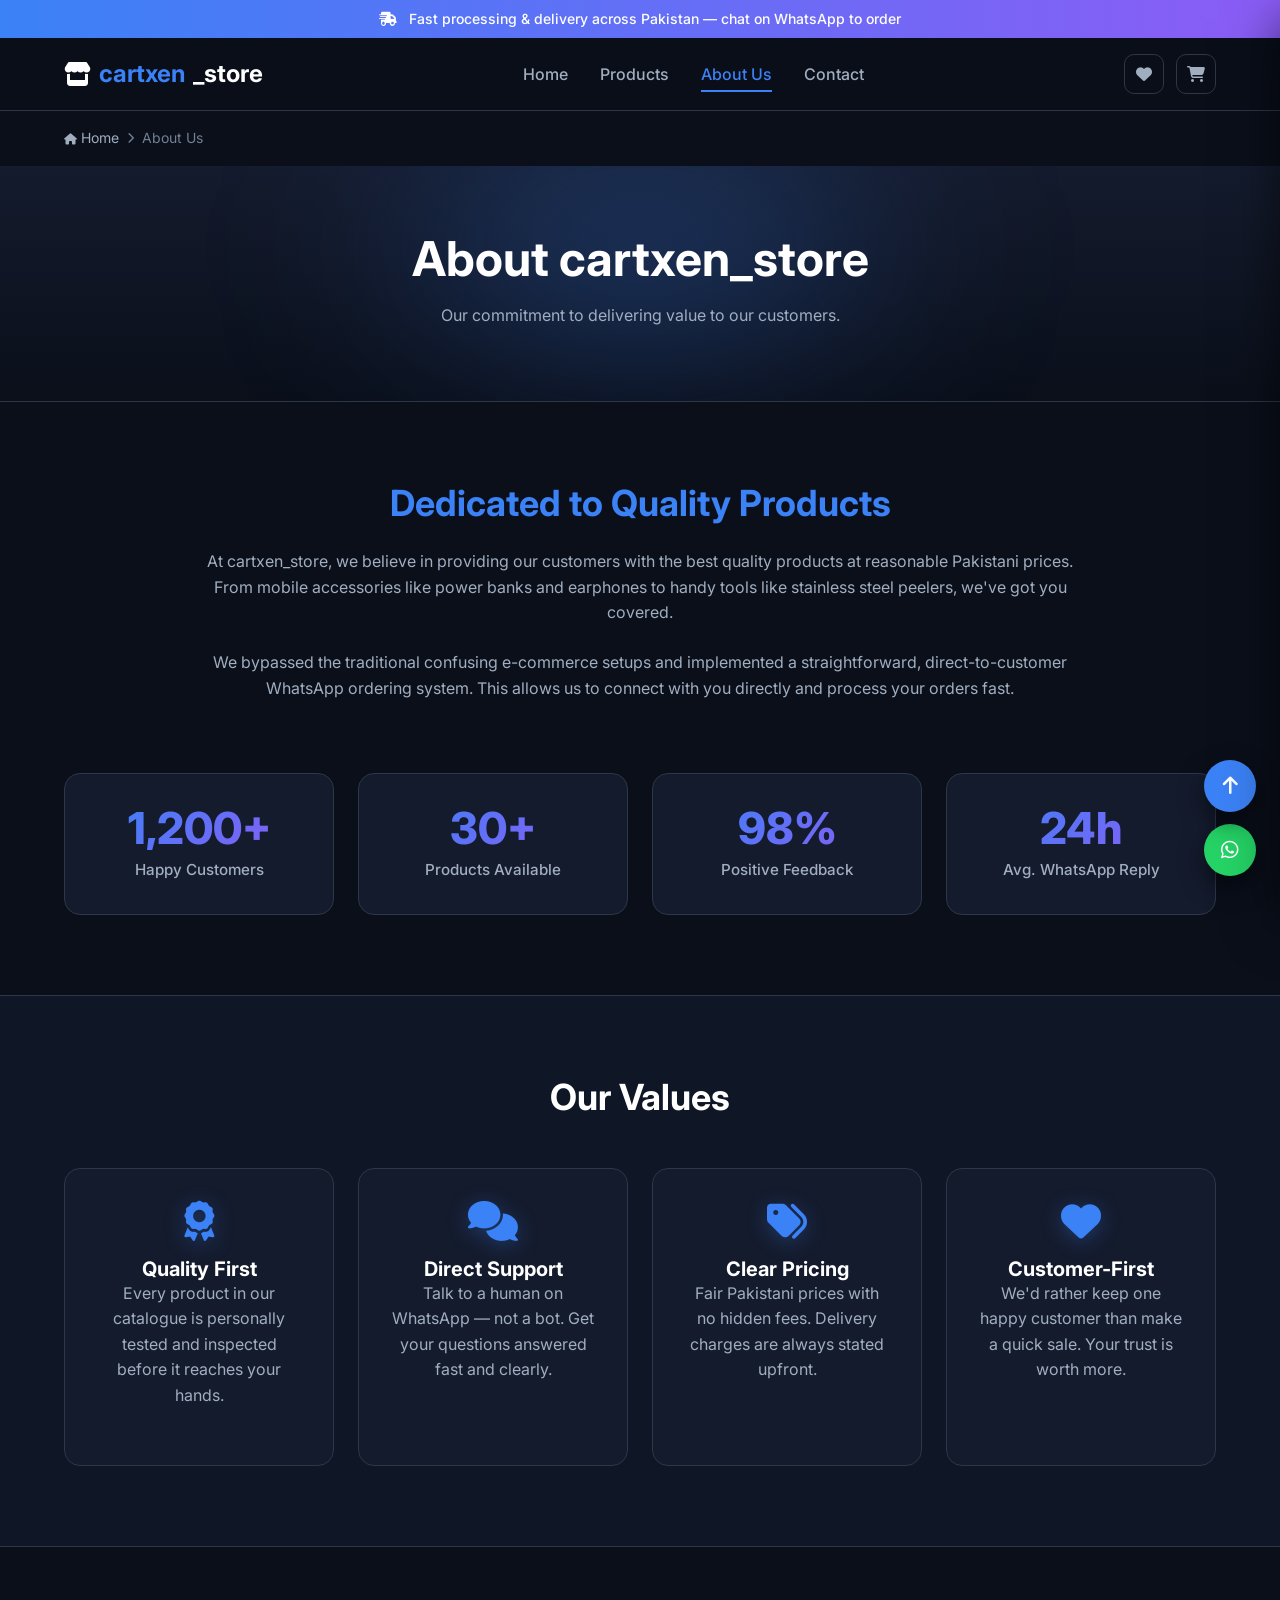
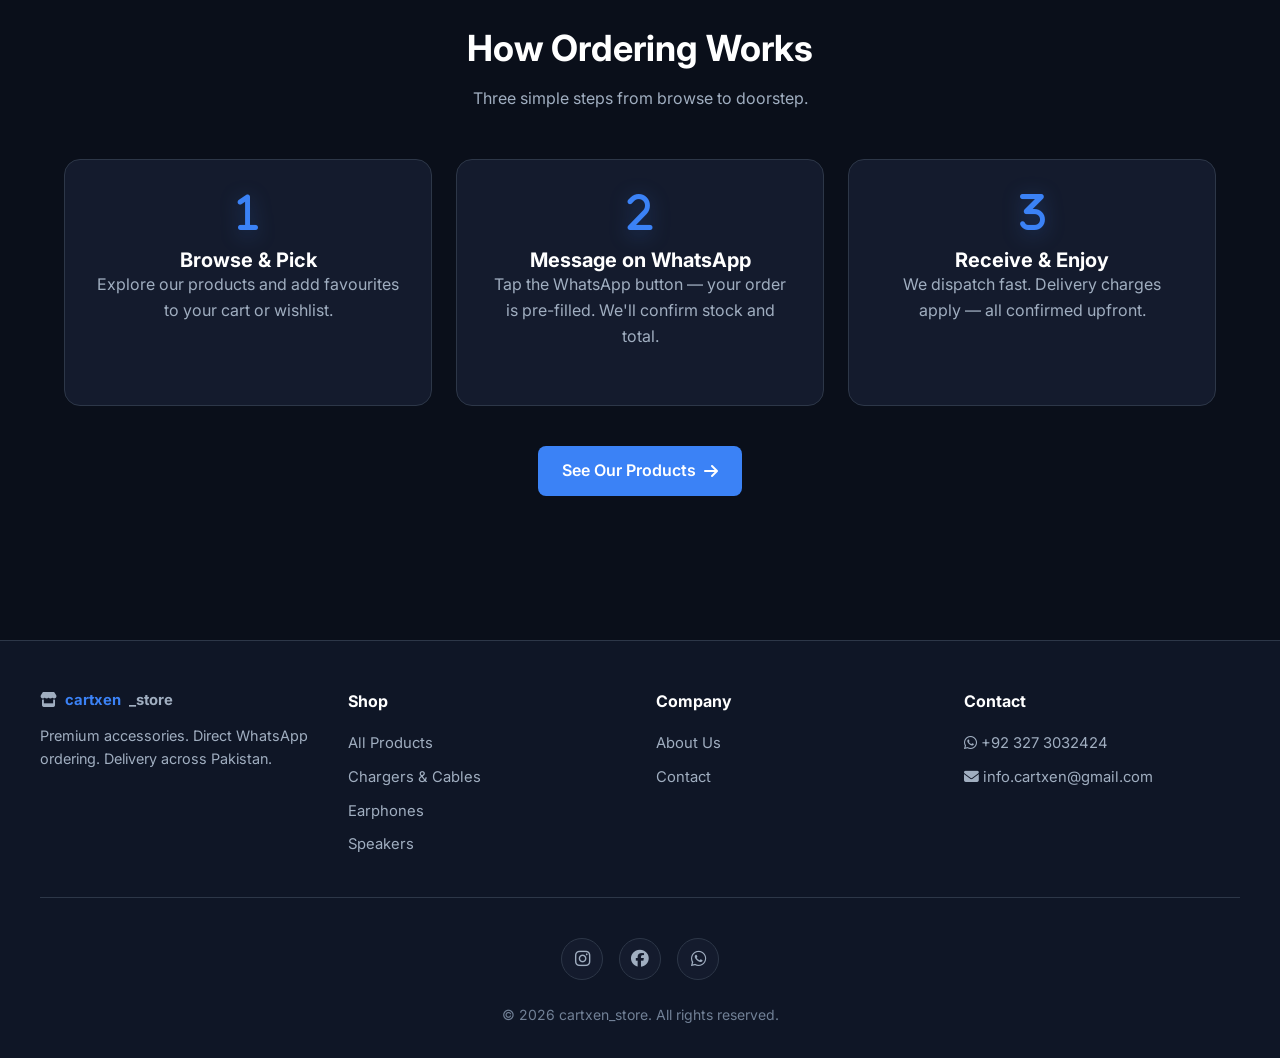
==== about.html @ d985b6d9 "first commit" ====
<!DOCTYPE html>
<html lang="en">
<head>
    <meta charset="UTF-8">
    <meta name="viewport" content="width=device-width, initial-scale=1.0">
    <title>About Us | cartxen_store</title>
    <meta name="description" content="The story behind cartxen_store — our mission, values and commitment to quality products at fair Pakistani prices.">
    <meta name="theme-color" content="#0a0f1a">
    <meta property="og:title" content="About Us | cartxen_store">
    <meta property="og:description" content="Our commitment to delivering value to our customers.">
    <link rel="icon" href="data:image/svg+xml,%3Csvg xmlns='http://www.w3.org/2000/svg' viewBox='0 0 100 100'%3E%3Ctext y='.9em' font-size='90'%3E🛒%3C/text%3E%3C/svg%3E">
    <link href="https://fonts.googleapis.com/css2?family=Inter:wght@400;500;600;700;800&display=swap" rel="stylesheet">
    <link rel="stylesheet" href="https://cdnjs.cloudflare.com/ajax/libs/font-awesome/6.4.0/css/all.min.css">
    <link rel="stylesheet" href="styles.css">
</head>
<body>

    <!-- Announcement -->
    <div class="announcement-bar">
        <i class="fa-solid fa-truck-fast"></i> Fast processing &amp; delivery across Pakistan — chat on WhatsApp to order
    </div>

    <!-- Sticky Navbar -->
    <nav class="navbar">
        <div class="nav-container">
            <a href="index.html" class="logo">
                <i class="fa-solid fa-store"></i> <span>cartxen</span>_store
            </a>
            <ul class="nav-links" id="navLinks">
                <li><a href="index.html">Home</a></li>
                <li><a href="products.html">Products</a></li>
                <li><a href="about.html" class="active">About Us</a></li>
                <li><a href="contact.html">Contact</a></li>
            </ul>
            <div class="nav-actions">
                <button class="icon-btn" id="wishlistToggle" aria-label="Wishlist" title="Wishlist">
                    <i class="fa-solid fa-heart"></i>
                    <span class="badge" id="wishlistCount">0</span>
                </button>
                <button class="icon-btn" id="cartToggle" aria-label="Cart" title="Cart">
                    <i class="fa-solid fa-cart-shopping"></i>
                    <span class="badge" id="cartCount">0</span>
                </button>
                <button class="mobile-menu-btn" id="mobileMenuBtn" aria-label="Menu">
                    <i class="fa-solid fa-bars"></i>
                </button>
            </div>
        </div>
    </nav>

    <!-- Breadcrumbs -->
    <div class="breadcrumbs">
        <a href="index.html"><i class="fa-solid fa-house"></i> Home</a>
        <i class="fa-solid fa-chevron-right"></i>
        <span>About Us</span>
    </div>

    <!-- Page Header -->
    <div class="page-header">
        <h1>About cartxen_store</h1>
        <p>Our commitment to delivering value to our customers.</p>
    </div>

    <!-- About Story -->
    <section class="section">
        <div class="about-content reveal" style="max-width: 900px; margin: 0 auto; grid-template-columns: 1fr; text-align: center;">
            <div>
                <h2 style="color: var(--accent-blue); margin-bottom: 1.5rem;">Dedicated to Quality Products</h2>
                <p>At cartxen_store, we believe in providing our customers with the best quality products at reasonable Pakistani prices. From mobile accessories like power banks and earphones to handy tools like stainless steel peelers, we've got you covered.</p>
                <p>We bypassed the traditional confusing e-commerce setups and implemented a straightforward, direct-to-customer WhatsApp ordering system. This allows us to connect with you directly and process your orders fast.</p>
            </div>
        </div>

        <!-- Stats -->
        <div class="stats-grid">
            <div class="stat-card reveal">
                <div class="stat-value" data-count="1200" data-suffix="+">0</div>
                <div class="stat-label">Happy Customers</div>
            </div>
            <div class="stat-card reveal">
                <div class="stat-value" data-count="30" data-suffix="+">0</div>
                <div class="stat-label">Products Available</div>
            </div>
            <div class="stat-card reveal">
                <div class="stat-value" data-count="98" data-suffix="%">0</div>
                <div class="stat-label">Positive Feedback</div>
            </div>
            <div class="stat-card reveal">
                <div class="stat-value" data-count="24" data-suffix="h">0</div>
                <div class="stat-label">Avg. WhatsApp Reply</div>
            </div>
        </div>
    </section>

    <!-- Values -->
    <section class="section" style="background-color: var(--bg-elevated); max-width: 100%; border-top: 1px solid var(--border-color); border-bottom: 1px solid var(--border-color);">
        <div style="max-width: 1200px; margin: 0 auto; padding: 0 1.5rem;">
            <h2 class="section-title reveal">Our Values</h2>
            <div class="features-grid">
                <div class="feature-card reveal">
                    <i class="fa-solid fa-award feature-icon"></i>
                    <h3>Quality First</h3>
                    <p>Every product in our catalogue is personally tested and inspected before it reaches your hands.</p>
                </div>
                <div class="feature-card reveal">
                    <i class="fa-solid fa-comments feature-icon"></i>
                    <h3>Direct Support</h3>
                    <p>Talk to a human on WhatsApp — not a bot. Get your questions answered fast and clearly.</p>
                </div>
                <div class="feature-card reveal">
                    <i class="fa-solid fa-tags feature-icon"></i>
                    <h3>Clear Pricing</h3>
                    <p>Fair Pakistani prices with no hidden fees. Delivery charges are always stated upfront.</p>
                </div>
                <div class="feature-card reveal">
                    <i class="fa-solid fa-heart feature-icon"></i>
                    <h3>Customer-First</h3>
                    <p>We'd rather keep one happy customer than make a quick sale. Your trust is worth more.</p>
                </div>
            </div>
        </div>
    </section>

    <!-- How it works -->
    <section id="how-it-works" class="section" style="scroll-margin-top: 100px;">
        <h2 class="section-title reveal">How Ordering Works</h2>
        <p class="section-subtitle reveal">Three simple steps from browse to doorstep.</p>
        <div class="features-grid">
            <div class="feature-card reveal">
                <i class="fa-solid fa-1 feature-icon"></i>
                <h3>Browse &amp; Pick</h3>
                <p>Explore our products and add favourites to your cart or wishlist.</p>
            </div>
            <div class="feature-card reveal">
                <i class="fa-solid fa-2 feature-icon"></i>
                <h3>Message on WhatsApp</h3>
                <p>Tap the WhatsApp button — your order is pre-filled. We'll confirm stock and total.</p>
            </div>
            <div class="feature-card reveal">
                <i class="fa-solid fa-3 feature-icon"></i>
                <h3>Receive &amp; Enjoy</h3>
                <p>We dispatch fast. Delivery charges apply — all confirmed upfront.</p>
            </div>
        </div>
        <div style="text-align: center; margin-top: 2.5rem;" class="reveal">
            <a href="products.html" class="btn btn-primary">See Our Products <i class="fa-solid fa-arrow-right"></i></a>
        </div>
    </section>

    <!-- Cart Drawer -->
    <div class="drawer-overlay" id="drawerOverlay"></div>
    <aside class="cart-drawer" id="cartDrawer" aria-label="Cart">
        <div class="cart-header">
            <h3><i class="fa-solid fa-cart-shopping"></i> Your Cart</h3>
            <button class="cart-close" id="cartClose" aria-label="Close cart"><i class="fa-solid fa-xmark"></i></button>
        </div>
        <div class="cart-body" id="cartBody"></div>
        <div class="cart-footer" id="cartFooter">
            <div class="cart-total">
                <span class="cart-total-label">Subtotal</span>
                <span class="cart-total-value" id="cartTotal">Rs 0</span>
            </div>
            <button class="btn btn-primary" id="cartCheckout" style="margin-bottom: 0.5rem; width: 100%;">
                <i class="fa-solid fa-credit-card"></i> Pay with Card
            </button>
            <button class="btn btn-outline" id="cartClear" style="width: 100%;">Clear Cart</button>
            <p class="cart-note">Delivery charges are calculated separately at checkout.</p>
        </div>
    </aside>

    <!-- Floating Action Buttons -->
    <div class="fab-container">
        <button class="fab fab-top" id="fabTop" aria-label="Back to top" title="Back to top">
            <i class="fa-solid fa-arrow-up"></i>
        </button>
        <button class="fab fab-whatsapp" id="fabWhatsapp" aria-label="Chat on WhatsApp" title="Chat on WhatsApp">
            <i class="fa-brands fa-whatsapp"></i>
        </button>
    </div>

    <!-- Footer -->
    <footer>
        <div class="footer-content">
            <div class="footer-grid">
                <div class="footer-col">
                    <a href="index.html" class="logo" style="margin-bottom: 0.75rem;">
                        <i class="fa-solid fa-store"></i> <span>cartxen</span>_store
                    </a>
                    <p>Premium accessories. Direct WhatsApp ordering. Delivery across Pakistan.</p>
                </div>
                <div class="footer-col">
                    <h4>Shop</h4>
                    <ul>
                        <li><a href="products.html">All Products</a></li>
                        <li><a href="products.html#chargers">Chargers &amp; Cables</a></li>
                        <li><a href="products.html#earphones">Earphones</a></li>
                        <li><a href="products.html#speakers">Speakers</a></li>
                    </ul>
                </div>
                <div class="footer-col">
                    <h4>Company</h4>
                    <ul>
                        <li><a href="about.html">About Us</a></li>
                        <li><a href="contact.html">Contact</a></li>
                    </ul>
                </div>
                <div class="footer-col">
                    <h4>Contact</h4>
                    <ul>
                        <li><a href="https://wa.me/923273032424" target="_blank"><i class="fa-brands fa-whatsapp"></i> +92 327 3032424</a></li>
                        <li><a href="mailto:info.cartxen@gmail.com"><i class="fa-solid fa-envelope"></i> info.cartxen@gmail.com</a></li>
                    </ul>
                </div>
            </div>
            <div class="footer-socials">
                <a href="https://www.instagram.com/cartxen_store" target="_blank" aria-label="Instagram"><i class="fa-brands fa-instagram"></i></a>
                <a href="https://www.facebook.com/cartxen" target="_blank" aria-label="Facebook"><i class="fa-brands fa-facebook"></i></a>
                <a href="https://wa.me/923273032424" target="_blank" aria-label="WhatsApp"><i class="fa-brands fa-whatsapp"></i></a>
            </div>
            <p class="footer-copy">&copy; 2026 cartxen_store. All rights reserved.</p>
        </div>
    </footer>

    <script src="script.js"></script>
</body>
</html>
---- styles.css ----
:root {
  --bg-color: #0a0f1a;
  --bg-elevated: #0f1626;
  --card-bg: #141b2d;
  --card-bg-hover: #1a2340;
  --text-primary: #ffffff;
  --text-secondary: #a0aec0;
  --text-muted: #718096;
  --accent-blue: #3b82f6;
  --accent-blue-hover: #2563eb;
  --accent-glow: rgba(59, 130, 246, 0.35);
  --whatsapp-green: #25D366;
  --whatsapp-green-hover: #128C7E;
  --danger: #ef4444;
  --warning: #f59e0b;
  --success: #10b981;
  --border-color: #2d3748;
  --border-strong: #3a4a63;
  --shadow-sm: 0 2px 8px rgba(0, 0, 0, 0.3);
  --shadow-md: 0 10px 25px rgba(0, 0, 0, 0.5);
  --shadow-lg: 0 20px 50px rgba(0, 0, 0, 0.6);
  --radius-sm: 0.5rem;
  --radius-md: 1rem;
  --radius-lg: 1.5rem;
  --transition: all 0.3s cubic-bezier(0.4, 0, 0.2, 1);
}

* {
  margin: 0;
  padding: 0;
  box-sizing: border-box;
  font-family: 'Inter', -apple-system, BlinkMacSystemFont, 'Segoe UI', Roboto, Helvetica, Arial, sans-serif;
}

html { scroll-behavior: smooth; }

body {
  background-color: var(--bg-color);
  color: var(--text-primary);
  line-height: 1.6;
  min-height: 100vh;
  overflow-x: hidden;
}

a { text-decoration: none; color: inherit; }
img { display: block; max-width: 100%; }

/* Typography */
h1, h2, h3 { font-weight: 700; line-height: 1.2; }
h1 { font-size: 3rem; margin-bottom: 1rem; }
h2 { font-size: 2.25rem; margin-bottom: 1rem; }
h3 { font-size: 1.25rem; }
p { color: var(--text-secondary); margin-bottom: 1.5rem; }

::selection { background: var(--accent-blue); color: white; }

/* Scrollbar */
::-webkit-scrollbar { width: 10px; height: 10px; }
::-webkit-scrollbar-track { background: var(--bg-color); }
::-webkit-scrollbar-thumb { background: var(--border-color); border-radius: 5px; }
::-webkit-scrollbar-thumb:hover { background: var(--accent-blue); }

/* Buttons */
.btn {
  display: inline-flex;
  align-items: center;
  justify-content: center;
  gap: 0.5rem;
  padding: 0.75rem 1.5rem;
  border-radius: var(--radius-sm);
  font-weight: 600;
  cursor: pointer;
  transition: var(--transition);
  border: none;
  text-align: center;
  font-size: 1rem;
  position: relative;
  overflow: hidden;
}

.btn::after {
  content: '';
  position: absolute;
  inset: 0;
  background: linear-gradient(120deg, transparent, rgba(255, 255, 255, 0.15), transparent);
  transform: translateX(-100%);
  transition: transform 0.5s;
}

.btn:hover::after { transform: translateX(100%); }

.btn-primary {
  background-color: var(--accent-blue);
  color: white;
}

.btn-primary:hover {
  background-color: var(--accent-blue-hover);
  transform: translateY(-2px);
  box-shadow: 0 8px 20px var(--accent-glow);
}

.btn-whatsapp {
  background-color: var(--whatsapp-green);
  color: white;
  width: 100%;
}

.btn-whatsapp:hover {
  background-color: var(--whatsapp-green-hover);
  transform: translateY(-2px);
  box-shadow: 0 8px 20px rgba(37, 211, 102, 0.35);
}

.btn-outline {
  background: transparent;
  color: var(--text-primary);
  border: 1px solid var(--border-strong);
}

.btn-outline:hover {
  border-color: var(--accent-blue);
  color: var(--accent-blue);
}

.btn-ghost {
  background: transparent;
  color: var(--text-secondary);
  padding: 0.5rem 0.75rem;
}

.btn-ghost:hover { color: var(--accent-blue); }

.btn:disabled {
  opacity: 0.5;
  cursor: not-allowed;
  transform: none !important;
}

/* Announcement bar */
.announcement-bar {
  background: linear-gradient(90deg, var(--accent-blue), #8b5cf6, var(--accent-blue));
  background-size: 200% 100%;
  animation: shimmer 6s linear infinite;
  color: white;
  text-align: center;
  padding: 0.5rem 1rem;
  font-size: 0.875rem;
  font-weight: 500;
}

.announcement-bar i { margin-right: 0.5rem; }

@keyframes shimmer {
  0% { background-position: 0% 0%; }
  100% { background-position: 200% 0%; }
}

/* Navbar */
.navbar {
  position: sticky;
  top: 0;
  background-color: rgba(10, 15, 26, 0.85);
  backdrop-filter: blur(12px);
  -webkit-backdrop-filter: blur(12px);
  border-bottom: 1px solid var(--border-color);
  z-index: 1000;
  padding: 1rem 0;
  transition: padding 0.3s;
}

.navbar.scrolled { padding: 0.5rem 0; box-shadow: var(--shadow-sm); }

.nav-container {
  max-width: 1200px;
  margin: 0 auto;
  padding: 0 1.5rem;
  display: flex;
  justify-content: space-between;
  align-items: center;
  gap: 1rem;
}

.logo {
  font-size: 1.5rem;
  font-weight: 700;
  color: var(--text-primary);
  display: flex;
  align-items: center;
  gap: 0.5rem;
  flex-shrink: 0;
}

.logo span { color: var(--accent-blue); }

.nav-links {
  display: flex;
  gap: 2rem;
  list-style: none;
}

.nav-links a {
  font-weight: 500;
  color: var(--text-secondary);
  transition: color 0.3s;
  position: relative;
  padding: 0.25rem 0;
}

.nav-links a::before {
  content: '';
  position: absolute;
  bottom: -4px;
  left: 0;
  width: 0;
  height: 2px;
  background: var(--accent-blue);
  transition: width 0.3s;
}

.nav-links a:hover, .nav-links a.active { color: var(--accent-blue); }
.nav-links a:hover::before, .nav-links a.active::before { width: 100%; }

.nav-actions {
  display: flex;
  align-items: center;
  gap: 0.75rem;
}

.icon-btn {
  background: transparent;
  border: 1px solid var(--border-color);
  color: var(--text-secondary);
  width: 40px;
  height: 40px;
  border-radius: 10px;
  cursor: pointer;
  position: relative;
  display: flex;
  align-items: center;
  justify-content: center;
  transition: var(--transition);
  font-size: 1rem;
}

.icon-btn:hover {
  color: var(--accent-blue);
  border-color: var(--accent-blue);
  transform: translateY(-2px);
}

.icon-btn .badge {
  position: absolute;
  top: -6px;
  right: -6px;
  background: var(--danger);
  color: white;
  font-size: 0.7rem;
  font-weight: 700;
  border-radius: 999px;
  min-width: 20px;
  height: 20px;
  padding: 0 6px;
  display: flex;
  align-items: center;
  justify-content: center;
  border: 2px solid var(--bg-color);
  transform: scale(0);
  transition: transform 0.25s cubic-bezier(0.68, -0.55, 0.27, 1.55);
}

.icon-btn .badge.visible { transform: scale(1); }

.mobile-menu-btn {
  display: none;
  background: none;
  border: none;
  color: white;
  font-size: 1.5rem;
  cursor: pointer;
  padding: 0.5rem;
}

/* Hero Section */
.hero {
  padding: 6rem 1.5rem;
  text-align: center;
  max-width: 900px;
  margin: 0 auto;
  position: relative;
  animation: fadeInUp 1s ease-out;
}

.hero::before {
  content: '';
  position: absolute;
  top: 10%;
  left: 50%;
  transform: translateX(-50%);
  width: min(700px, 90%);
  height: 400px;
  background: radial-gradient(circle, var(--accent-glow) 0%, transparent 70%);
  filter: blur(60px);
  z-index: -1;
  animation: pulseGlow 4s ease-in-out infinite;
}

.hero-badge {
  display: inline-flex;
  align-items: center;
  gap: 0.5rem;
  background: rgba(59, 130, 246, 0.1);
  border: 1px solid rgba(59, 130, 246, 0.3);
  color: var(--accent-blue);
  padding: 0.4rem 1rem;
  border-radius: 999px;
  font-size: 0.875rem;
  font-weight: 500;
  margin-bottom: 1.5rem;
}

.hero h1 {
  font-size: clamp(2.25rem, 5vw, 3.5rem);
  line-height: 1.25;
  padding: 0.12em 0;
  background: linear-gradient(135deg, #fff 0%, #a0aec0 100%);
  -webkit-background-clip: text;
  -webkit-text-fill-color: transparent;
  background-clip: text;
}

.hero p { font-size: 1.2rem; max-width: 650px; margin-left: auto; margin-right: auto; }

.hero-ctas {
  display: flex;
  gap: 1rem;
  justify-content: center;
  flex-wrap: wrap;
  margin-top: 2rem;
}

.hero-ctas .btn { font-size: 1.05rem; padding: 0.9rem 1.75rem; width: auto; }

/* Trust badges */
.trust-bar {
  background: var(--bg-elevated);
  border-top: 1px solid var(--border-color);
  border-bottom: 1px solid var(--border-color);
  padding: 1.5rem 1rem;
}

.trust-bar-inner {
  max-width: 1200px;
  margin: 0 auto;
  display: grid;
  grid-template-columns: repeat(auto-fit, minmax(180px, 1fr));
  gap: 1rem;
  text-align: center;
}

.trust-item {
  display: flex;
  align-items: center;
  justify-content: center;
  gap: 0.75rem;
  color: var(--text-secondary);
  font-size: 0.95rem;
  padding: 0.5rem 1rem;
  border-radius: var(--radius-sm);
  cursor: pointer;
  transition: var(--transition);
}

.trust-item:hover {
  color: var(--text-primary);
  background: rgba(59, 130, 246, 0.08);
  transform: translateY(-2px);
}

.trust-item:hover i { transform: scale(1.15); }

.trust-item i {
  color: var(--accent-blue);
  font-size: 1.25rem;
  transition: transform 0.3s;
}

/* Sections */
.section {
  padding: 5rem 1.5rem;
  max-width: 1200px;
  margin: 0 auto;
}

.section-title {
  text-align: center;
  margin-bottom: 3rem;
}

.section-subtitle {
  text-align: center;
  color: var(--text-secondary);
  max-width: 600px;
  margin: -2rem auto 3rem;
}

/* Features */
.features-grid {
  display: grid;
  grid-template-columns: repeat(auto-fit, minmax(240px, 1fr));
  gap: 1.5rem;
}

.feature-card {
  background-color: var(--card-bg);
  padding: 2rem;
  border-radius: var(--radius-md);
  text-align: center;
  border: 1px solid var(--border-color);
  transition: var(--transition);
  position: relative;
  overflow: hidden;
}

.feature-card::before {
  content: '';
  position: absolute;
  top: 0;
  left: -100%;
  width: 100%;
  height: 2px;
  background: linear-gradient(90deg, transparent, var(--accent-blue), transparent);
  transition: left 0.6s;
}

.feature-card::after {
  content: '';
  position: absolute;
  top: 10%;
  left: 50%;
  width: 140px;
  height: 140px;
  background: radial-gradient(circle, var(--accent-glow) 0%, transparent 70%);
  transform: translate(-50%, -20%) scale(0.4);
  opacity: 0;
  transition: opacity 0.5s, transform 0.5s;
  pointer-events: none;
  z-index: 0;
}

.feature-card:hover::before { left: 100%; }
.feature-card:hover::after { opacity: 1; transform: translate(-50%, -20%) scale(1); }

.feature-card:hover {
  transform: translateY(-8px);
  border-color: var(--accent-blue);
  background-color: var(--card-bg-hover);
  box-shadow: 0 20px 40px -12px rgba(59, 130, 246, 0.3);
}

.feature-card > * { position: relative; z-index: 1; }

.feature-icon {
  display: inline-block;
  font-size: 2.5rem;
  color: var(--accent-blue);
  margin-bottom: 1rem;
  animation: iconFloat 3.5s ease-in-out infinite;
  filter: drop-shadow(0 4px 10px rgba(59, 130, 246, 0.3));
  transition: filter 0.3s, color 0.3s;
  transform-origin: center;
}

.feature-card:hover .feature-icon {
  filter: drop-shadow(0 8px 18px rgba(59, 130, 246, 0.6));
}

.features-grid .feature-card:nth-child(1) .feature-icon { animation-delay: 0s; }
.features-grid .feature-card:nth-child(2) .feature-icon { animation-delay: 0.4s; }
.features-grid .feature-card:nth-child(3) .feature-icon { animation-delay: 0.8s; }
.features-grid .feature-card:nth-child(4) .feature-icon { animation-delay: 1.2s; }

.features-grid .feature-card:nth-child(1):hover .feature-icon { animation: gemShine 0.9s ease; }
.features-grid .feature-card:nth-child(2):hover .feature-icon { animation: wiggle 0.7s ease; }
.features-grid .feature-card:nth-child(3):hover .feature-icon { animation: moneyBounce 0.9s ease; }
.features-grid .feature-card:nth-child(4):hover .feature-icon { animation: truckDrive 1s ease; }

.features-grid .feature-card.reveal { transition-delay: 0s; }
.features-grid .feature-card.reveal:nth-child(2) { transition-delay: 0.1s; }
.features-grid .feature-card.reveal:nth-child(3) { transition-delay: 0.2s; }
.features-grid .feature-card.reveal:nth-child(4) { transition-delay: 0.3s; }

@keyframes iconFloat {
  0%, 100% { transform: translateY(0); }
  50% { transform: translateY(-6px); }
}

@keyframes gemShine {
  0% { transform: scale(1) rotate(0); }
  35% { transform: scale(1.22) rotate(-12deg); }
  65% { transform: scale(1.1) rotate(10deg); }
  100% { transform: scale(1) rotate(0); }
}

@keyframes wiggle {
  0%, 100% { transform: rotate(0); }
  20% { transform: rotate(-14deg); }
  40% { transform: rotate(12deg); }
  60% { transform: rotate(-8deg); }
  80% { transform: rotate(5deg); }
}

@keyframes moneyBounce {
  0%, 100% { transform: translateY(0) scale(1); }
  30% { transform: translateY(-14px) scale(1.1); }
  55% { transform: translateY(0) scale(0.95); }
  80% { transform: translateY(-5px) scale(1.02); }
}

@keyframes truckDrive {
  0% { transform: translateX(0); }
  30% { transform: translateX(10px); }
  60% { transform: translateX(-6px); }
  100% { transform: translateX(0); }
}

@media (prefers-reduced-motion: reduce) {
  .feature-icon { animation: none; }
  .features-grid .feature-card:hover .feature-icon { animation: none; }
}

/* Toolbar (search/filter/sort on products page) */
.toolbar {
  background: var(--card-bg);
  border: 1px solid var(--border-color);
  border-radius: var(--radius-md);
  padding: 1.25rem;
  margin-bottom: 2rem;
  display: grid;
  grid-template-columns: 1fr auto;
  gap: 1rem;
  align-items: center;
}

.search-wrapper {
  position: relative;
  flex: 1;
}

.search-wrapper i {
  position: absolute;
  left: 1rem;
  top: 50%;
  transform: translateY(-50%);
  color: var(--text-muted);
}

.search-input {
  width: 100%;
  background: var(--bg-elevated);
  border: 1px solid var(--border-color);
  color: var(--text-primary);
  padding: 0.75rem 1rem 0.75rem 2.75rem;
  border-radius: var(--radius-sm);
  font-size: 1rem;
  transition: var(--transition);
}

.search-input:focus {
  outline: none;
  border-color: var(--accent-blue);
  box-shadow: 0 0 0 3px rgba(59, 130, 246, 0.15);
}

.search-clear {
  position: absolute;
  right: 0.75rem;
  top: 50%;
  transform: translateY(-50%);
  background: var(--border-color);
  border: none;
  color: var(--text-secondary);
  width: 24px;
  height: 24px;
  border-radius: 50%;
  cursor: pointer;
  display: none;
  align-items: center;
  justify-content: center;
  font-size: 0.75rem;
}

.search-clear.visible { display: flex; }
.search-clear:hover { background: var(--accent-blue); color: white; }

.sort-select {
  background: var(--bg-elevated);
  border: 1px solid var(--border-color);
  color: var(--text-primary);
  padding: 0.75rem 1rem;
  border-radius: var(--radius-sm);
  font-size: 0.95rem;
  cursor: pointer;
  font-weight: 500;
}

.sort-select:focus { outline: none; border-color: var(--accent-blue); }

.filter-chips {
  display: flex;
  gap: 0.5rem;
  flex-wrap: wrap;
  margin-bottom: 2rem;
}

.chip {
  background: var(--card-bg);
  border: 1px solid var(--border-color);
  color: var(--text-secondary);
  padding: 0.5rem 1.1rem;
  border-radius: 999px;
  font-size: 0.9rem;
  font-weight: 500;
  cursor: pointer;
  transition: var(--transition);
  display: inline-flex;
  align-items: center;
  gap: 0.4rem;
}

.chip:hover {
  color: var(--text-primary);
  border-color: var(--border-strong);
}

.chip.active {
  background: var(--accent-blue);
  border-color: var(--accent-blue);
  color: white;
}

.chip .count {
  background: rgba(255, 255, 255, 0.15);
  padding: 0.1rem 0.5rem;
  border-radius: 999px;
  font-size: 0.75rem;
}

.results-meta {
  color: var(--text-secondary);
  margin-bottom: 1.5rem;
  font-size: 0.95rem;
}

.results-meta strong { color: var(--text-primary); }

/* Products Grid */
.products-grid {
  display: grid;
  grid-template-columns: repeat(auto-fill, minmax(260px, 1fr));
  gap: 1.75rem;
}

.product-card {
  background-color: var(--card-bg);
  border-radius: var(--radius-md);
  overflow: hidden;
  border: 1px solid var(--border-color);
  transition: var(--transition);
  display: flex;
  flex-direction: column;
  position: relative;
}

.product-card:hover {
  transform: translateY(-6px);
  box-shadow: var(--shadow-md);
  border-color: var(--accent-blue);
}

.product-image-wrap {
  position: relative;
  overflow: hidden;
  background: var(--bg-elevated);
}

.product-image {
  width: 100%;
  height: 250px;
  object-fit: cover;
  border-bottom: 1px solid var(--border-color);
  transition: transform 0.6s cubic-bezier(0.4, 0, 0.2, 1);
}

.product-card:hover .product-image { transform: scale(1.05); }

.wishlist-btn {
  position: absolute;
  top: 0.75rem;
  right: 0.75rem;
  width: 40px;
  height: 40px;
  border-radius: 50%;
  background: rgba(10, 15, 26, 0.75);
  backdrop-filter: blur(8px);
  border: 1px solid var(--border-color);
  color: var(--text-secondary);
  cursor: pointer;
  display: flex;
  align-items: center;
  justify-content: center;
  font-size: 1rem;
  transition: var(--transition);
  z-index: 2;
}

.wishlist-btn:hover {
  color: var(--danger);
  border-color: var(--danger);
  transform: scale(1.1);
}

.wishlist-btn.active {
  color: var(--danger);
  border-color: var(--danger);
  background: rgba(239, 68, 68, 0.15);
}

.wishlist-btn.active i { animation: heartPop 0.4s ease; }

@keyframes heartPop {
  0% { transform: scale(1); }
  50% { transform: scale(1.4); }
  100% { transform: scale(1); }
}

.product-badge {
  position: absolute;
  top: 0.75rem;
  left: 0.75rem;
  background: var(--accent-blue);
  color: white;
  font-size: 0.7rem;
  font-weight: 700;
  padding: 0.25rem 0.65rem;
  border-radius: 999px;
  letter-spacing: 0.03em;
  text-transform: uppercase;
  z-index: 2;
}

.product-badge.hot { background: var(--danger); }
.product-badge.new { background: var(--success); }

.product-info {
  padding: 1.5rem;
  flex-grow: 1;
  display: flex;
  flex-direction: column;
}

.product-category {
  font-size: 0.75rem;
  font-weight: 600;
  color: var(--text-muted);
  text-transform: uppercase;
  letter-spacing: 0.05em;
  margin-bottom: 0.4rem;
}

.product-title {
  font-size: 1.1rem;
  margin-bottom: 0.5rem;
  color: var(--text-primary);
}

.product-info p {
  font-size: 0.925rem;
  margin-bottom: 1rem;
}

.product-price {
  font-size: 1.5rem;
  font-weight: 700;
  color: var(--accent-blue);
  margin-bottom: 1.25rem;
  display: flex;
  align-items: baseline;
  gap: 0.5rem;
}

.product-actions {
  margin-top: auto;
  display: grid;
  grid-template-columns: 1fr auto;
  gap: 0.5rem;
}

.product-actions .btn-whatsapp { font-size: 0.925rem; padding: 0.7rem 1rem; }

.add-cart-btn {
  background: var(--bg-elevated);
  border: 1px solid var(--border-color);
  color: var(--text-primary);
  width: 44px;
  height: 44px;
  border-radius: var(--radius-sm);
  cursor: pointer;
  display: flex;
  align-items: center;
  justify-content: center;
  font-size: 1rem;
  transition: var(--transition);
  flex-shrink: 0;
}

.add-cart-btn:hover {
  background: var(--accent-blue);
  border-color: var(--accent-blue);
  color: white;
}

.no-results {
  grid-column: 1 / -1;
  text-align: center;
  padding: 4rem 1rem;
  color: var(--text-secondary);
}

.no-results i {
  font-size: 3rem;
  color: var(--text-muted);
  margin-bottom: 1rem;
  display: block;
}

/* About Section */
.about-content {
  display: grid;
  grid-template-columns: 1fr 1fr;
  gap: 4rem;
  align-items: center;
}

.about-image { width: 100%; border-radius: var(--radius-md); box-shadow: var(--shadow-md); }

.stats-grid {
  display: grid;
  grid-template-columns: repeat(auto-fit, minmax(180px, 1fr));
  gap: 1.5rem;
  margin-top: 3rem;
}

.stat-card {
  background: var(--card-bg);
  border: 1px solid var(--border-color);
  border-radius: var(--radius-md);
  padding: 2rem 1.5rem;
  text-align: center;
  transition: var(--transition);
}

.stat-card:hover {
  border-color: var(--accent-blue);
  transform: translateY(-4px);
}

.stat-value {
  font-size: 2.75rem;
  font-weight: 800;
  background: linear-gradient(135deg, var(--accent-blue), #8b5cf6);
  -webkit-background-clip: text;
  -webkit-text-fill-color: transparent;
  background-clip: text;
  line-height: 1;
  margin-bottom: 0.5rem;
}

.stat-label {
  color: var(--text-secondary);
  font-size: 0.95rem;
  font-weight: 500;
}

/* Testimonials */
.testimonials-grid {
  display: grid;
  grid-template-columns: repeat(auto-fit, minmax(280px, 1fr));
  gap: 1.5rem;
}

.testimonial-card {
  background: var(--card-bg);
  border: 1px solid var(--border-color);
  border-radius: var(--radius-md);
  padding: 2rem;
  display: flex;
  flex-direction: column;
  gap: 1rem;
  transition: var(--transition);
  position: relative;
}

.testimonial-card::before {
  content: '\201C';
  position: absolute;
  top: 0.5rem;
  right: 1.25rem;
  font-size: 4.5rem;
  color: var(--accent-blue);
  opacity: 0.15;
  line-height: 1;
  font-family: Georgia, serif;
}

.testimonial-card:hover {
  border-color: var(--accent-blue);
  transform: translateY(-4px);
}

.stars { color: var(--warning); letter-spacing: 2px; }

.testimonial-text {
  color: var(--text-primary);
  font-style: italic;
  line-height: 1.7;
  margin-bottom: 0;
}

.testimonial-author {
  display: flex;
  align-items: center;
  gap: 0.75rem;
  margin-top: auto;
}

.author-avatar {
  width: 44px;
  height: 44px;
  border-radius: 50%;
  background: linear-gradient(135deg, var(--accent-blue), #8b5cf6);
  color: white;
  font-weight: 700;
  display: flex;
  align-items: center;
  justify-content: center;
  flex-shrink: 0;
}

.author-name { color: var(--text-primary); font-weight: 600; font-size: 0.95rem; }
.author-meta { color: var(--text-muted); font-size: 0.825rem; }

/* FAQ */
.faq-list { max-width: 780px; margin: 0 auto; }

.faq-item {
  background: var(--card-bg);
  border: 1px solid var(--border-color);
  border-radius: var(--radius-md);
  margin-bottom: 0.75rem;
  overflow: hidden;
  transition: var(--transition);
}

.faq-item:hover { border-color: var(--border-strong); }
.faq-item.open { border-color: var(--accent-blue); }

.faq-question {
  width: 100%;
  background: none;
  border: none;
  color: var(--text-primary);
  padding: 1.25rem 1.5rem;
  font-size: 1.05rem;
  font-weight: 600;
  cursor: pointer;
  text-align: left;
  display: flex;
  justify-content: space-between;
  align-items: center;
  gap: 1rem;
  font-family: inherit;
}

.faq-question i { color: var(--accent-blue); transition: transform 0.3s; flex-shrink: 0; }
.faq-item.open .faq-question i { transform: rotate(180deg); }

.faq-answer {
  max-height: 0;
  overflow: hidden;
  transition: max-height 0.35s ease;
  padding: 0 1.5rem;
}

.faq-answer p { padding: 0 0 1.25rem; margin: 0; color: var(--text-secondary); }
.faq-item.open .faq-answer { max-height: 400px; }

/* Contact Section */
.contact-container {
  display: grid;
  grid-template-columns: 1fr 1fr;
  gap: 3rem;
}

.contact-info-card {
  background-color: var(--card-bg);
  padding: 1.75rem;
  border-radius: var(--radius-md);
  border: 1px solid var(--border-color);
  display: flex;
  align-items: flex-start;
  gap: 1.25rem;
  margin-bottom: 1rem;
  transition: var(--transition);
}

.contact-info-card:hover {
  border-color: var(--accent-blue);
  transform: translateX(4px);
}

.contact-icon {
  font-size: 1.75rem;
  color: var(--accent-blue);
  width: 50px;
  height: 50px;
  display: flex;
  align-items: center;
  justify-content: center;
  background: rgba(59, 130, 246, 0.1);
  border-radius: 12px;
  flex-shrink: 0;
}

/* Contact form */
.contact-form-card {
  background: var(--card-bg);
  border: 1px solid var(--border-color);
  border-radius: var(--radius-md);
  padding: 2.5rem;
}

.form-group { margin-bottom: 1.25rem; }

.form-group label {
  display: block;
  color: var(--text-secondary);
  font-size: 0.875rem;
  font-weight: 500;
  margin-bottom: 0.5rem;
}

.form-input, .form-textarea {
  width: 100%;
  background: var(--bg-elevated);
  border: 1px solid var(--border-color);
  color: var(--text-primary);
  padding: 0.85rem 1rem;
  border-radius: var(--radius-sm);
  font-size: 1rem;
  font-family: inherit;
  transition: var(--transition);
}

.form-input:focus, .form-textarea:focus {
  outline: none;
  border-color: var(--accent-blue);
  box-shadow: 0 0 0 3px rgba(59, 130, 246, 0.15);
}

.form-textarea { resize: vertical; min-height: 120px; }

/* Cart Drawer */
.drawer-overlay {
  position: fixed;
  inset: 0;
  background: rgba(0, 0, 0, 0.6);
  backdrop-filter: blur(4px);
  opacity: 0;
  visibility: hidden;
  transition: opacity 0.3s, visibility 0.3s;
  z-index: 2000;
}

.drawer-overlay.open { opacity: 1; visibility: visible; }

.cart-drawer {
  position: fixed;
  top: 0;
  right: 0;
  width: min(420px, 100%);
  height: 100vh;
  background: var(--bg-elevated);
  border-left: 1px solid var(--border-color);
  transform: translateX(100%);
  transition: transform 0.35s cubic-bezier(0.4, 0, 0.2, 1);
  z-index: 2001;
  display: flex;
  flex-direction: column;
  box-shadow: var(--shadow-lg);
}

.cart-drawer.open { transform: translateX(0); }

.cart-header {
  padding: 1.5rem;
  border-bottom: 1px solid var(--border-color);
  display: flex;
  justify-content: space-between;
  align-items: center;
}

.cart-header h3 { font-size: 1.25rem; margin: 0; }

.cart-close {
  background: none;
  border: none;
  color: var(--text-secondary);
  font-size: 1.5rem;
  cursor: pointer;
  width: 36px;
  height: 36px;
  border-radius: 50%;
  display: flex;
  align-items: center;
  justify-content: center;
  transition: var(--transition);
}

.cart-close:hover { color: var(--danger); background: rgba(239, 68, 68, 0.1); }

.cart-body {
  flex: 1;
  overflow-y: auto;
  padding: 1rem 1.5rem;
}

.cart-empty {
  text-align: center;
  padding: 3rem 1rem;
  color: var(--text-secondary);
}

.cart-empty i {
  font-size: 3rem;
  color: var(--text-muted);
  margin-bottom: 1rem;
  display: block;
}

.cart-item {
  display: grid;
  grid-template-columns: 60px 1fr auto;
  gap: 0.875rem;
  padding: 1rem 0;
  border-bottom: 1px solid var(--border-color);
  align-items: center;
}

.cart-item:last-child { border-bottom: none; }

.cart-item-img {
  width: 60px;
  height: 60px;
  object-fit: cover;
  border-radius: 8px;
  background: var(--card-bg);
}

.cart-item-info { min-width: 0; }

.cart-item-name {
  font-size: 0.9rem;
  font-weight: 600;
  margin-bottom: 0.25rem;
  color: var(--text-primary);
  overflow: hidden;
  text-overflow: ellipsis;
  display: -webkit-box;
  -webkit-line-clamp: 2;
  line-clamp: 2;
  -webkit-box-orient: vertical;
}

.cart-item-price { color: var(--accent-blue); font-size: 0.9rem; font-weight: 600; }

.qty-controls {
  display: flex;
  align-items: center;
  gap: 0;
  background: var(--card-bg);
  border: 1px solid var(--border-color);
  border-radius: 6px;
  overflow: hidden;
  margin-top: 0.4rem;
}

.qty-btn {
  background: none;
  border: none;
  color: var(--text-secondary);
  width: 24px;
  height: 24px;
  cursor: pointer;
  font-size: 0.875rem;
  display: flex;
  align-items: center;
  justify-content: center;
  transition: var(--transition);
}

.qty-btn:hover { color: var(--accent-blue); background: rgba(59, 130, 246, 0.1); }

.qty-value {
  min-width: 28px;
  text-align: center;
  color: var(--text-primary);
  font-weight: 600;
  font-size: 0.875rem;
}

.cart-item-remove {
  background: none;
  border: none;
  color: var(--text-muted);
  cursor: pointer;
  padding: 0.5rem;
  transition: var(--transition);
  font-size: 0.9rem;
}

.cart-item-remove:hover { color: var(--danger); }

.cart-footer {
  padding: 1.25rem 1.5rem;
  border-top: 1px solid var(--border-color);
  background: var(--card-bg);
}

.cart-total {
  display: flex;
  justify-content: space-between;
  align-items: baseline;
  margin-bottom: 1rem;
}

.cart-total-label { color: var(--text-secondary); font-size: 0.95rem; }
.cart-total-value { color: var(--accent-blue); font-size: 1.5rem; font-weight: 700; }

.cart-note {
  font-size: 0.8rem;
  color: var(--text-muted);
  margin-top: 0.75rem;
  text-align: center;
  margin-bottom: 0;
}

/* Floating Action Buttons */
.fab-container {
  position: fixed;
  bottom: 1.5rem;
  right: 1.5rem;
  display: flex;
  flex-direction: column;
  gap: 0.75rem;
  z-index: 900;
}

.fab {
  width: 52px;
  height: 52px;
  border-radius: 50%;
  border: none;
  color: white;
  cursor: pointer;
  font-size: 1.25rem;
  display: flex;
  align-items: center;
  justify-content: center;
  box-shadow: var(--shadow-md);
  transition: var(--transition);
}

.fab-whatsapp { background: var(--whatsapp-green); animation: fabPulse 2.5s ease-in-out infinite; }
.fab-whatsapp:hover { background: var(--whatsapp-green-hover); transform: scale(1.1); }

.fab-top {
  background: var(--accent-blue);
  opacity: 0;
  visibility: hidden;
  transform: translateY(10px);
}

.fab-top.visible { opacity: 1; visibility: visible; transform: translateY(0); }
.fab-top:hover { background: var(--accent-blue-hover); transform: translateY(-4px); }

@keyframes fabPulse {
  0%, 100% { box-shadow: 0 0 0 0 rgba(37, 211, 102, 0.5), var(--shadow-md); }
  50% { box-shadow: 0 0 0 14px rgba(37, 211, 102, 0), var(--shadow-md); }
}

/* Toast */
.toast-container {
  position: fixed;
  bottom: 1.5rem;
  left: 50%;
  transform: translateX(-50%);
  z-index: 2100;
  display: flex;
  flex-direction: column;
  gap: 0.5rem;
  pointer-events: none;
  padding: 0 1rem;
}

.toast {
  background: var(--card-bg);
  border: 1px solid var(--border-color);
  border-left: 4px solid var(--accent-blue);
  border-radius: var(--radius-sm);
  padding: 0.9rem 1.25rem;
  color: var(--text-primary);
  box-shadow: var(--shadow-md);
  display: flex;
  align-items: center;
  gap: 0.75rem;
  min-width: 260px;
  max-width: 420px;
  animation: toastIn 0.3s ease;
  pointer-events: auto;
  font-size: 0.925rem;
}

.toast.success { border-left-color: var(--success); }
.toast.success i { color: var(--success); }
.toast.error { border-left-color: var(--danger); }
.toast.error i { color: var(--danger); }
.toast.info i { color: var(--accent-blue); }

.toast.leaving { animation: toastOut 0.3s ease forwards; }

@keyframes toastIn {
  from { transform: translateY(20px); opacity: 0; }
  to { transform: translateY(0); opacity: 1; }
}

@keyframes toastOut {
  to { transform: translateY(20px); opacity: 0; }
}

/* Page header */
.page-header {
  background: linear-gradient(180deg, var(--card-bg) 0%, transparent 100%);
  padding: 4rem 1.5rem 3rem;
  text-align: center;
  border-bottom: 1px solid var(--border-color);
  position: relative;
  overflow: hidden;
}

.page-header::before {
  content: '';
  position: absolute;
  top: -50%;
  left: 50%;
  transform: translateX(-50%);
  width: 800px;
  height: 400px;
  background: radial-gradient(ellipse, var(--accent-glow) 0%, transparent 60%);
  filter: blur(80px);
  z-index: 0;
}

.page-header h1, .page-header p { position: relative; z-index: 1; }

.breadcrumbs {
  max-width: 1200px;
  margin: 0 auto 1rem;
  padding: 1rem 1.5rem 0;
  font-size: 0.875rem;
  color: var(--text-muted);
  display: flex;
  align-items: center;
  gap: 0.5rem;
}

.breadcrumbs a { color: var(--text-secondary); transition: color 0.3s; }
.breadcrumbs a:hover { color: var(--accent-blue); }
.breadcrumbs i { font-size: 0.7rem; }

/* Footer */
footer {
  background-color: var(--bg-elevated);
  padding: 3rem 1.5rem 2rem;
  text-align: center;
  border-top: 1px solid var(--border-color);
  margin-top: 4rem;
}

.footer-content { max-width: 1200px; margin: 0 auto; }

.footer-grid {
  display: grid;
  grid-template-columns: repeat(auto-fit, minmax(200px, 1fr));
  gap: 2rem;
  text-align: left;
  margin-bottom: 2.5rem;
  padding-bottom: 2.5rem;
  border-bottom: 1px solid var(--border-color);
}

.footer-col h4 {
  font-size: 1rem;
  margin-bottom: 1rem;
  color: var(--text-primary);
}

.footer-col ul { list-style: none; display: flex; flex-direction: column; gap: 0.5rem; }

.footer-col a {
  color: var(--text-secondary);
  transition: color 0.3s;
  font-size: 0.925rem;
}

.footer-col a:hover { color: var(--accent-blue); }

.footer-col p { font-size: 0.9rem; margin-bottom: 0.75rem; }

.footer-socials {
  display: flex;
  justify-content: center;
  gap: 1rem;
  margin: 1.5rem 0;
}

.footer-socials a {
  color: var(--text-secondary);
  font-size: 1.1rem;
  width: 42px;
  height: 42px;
  border-radius: 50%;
  display: flex;
  align-items: center;
  justify-content: center;
  background: var(--card-bg);
  border: 1px solid var(--border-color);
  transition: var(--transition);
}

.footer-socials a:hover {
  color: white;
  background: var(--accent-blue);
  border-color: var(--accent-blue);
  transform: translateY(-2px);
}

.footer-copy {
  font-size: 0.875rem;
  color: var(--text-muted);
  margin: 0;
}

/* Scroll reveal */
.reveal {
  opacity: 0;
  transform: translateY(24px);
  transition: opacity 0.7s ease, transform 0.7s cubic-bezier(0.4, 0, 0.2, 1);
}

.reveal.in-view { opacity: 1; transform: translateY(0); }

/* Animations */
@keyframes fadeInUp {
  from { opacity: 0; transform: translateY(24px); }
  to { opacity: 1; transform: translateY(0); }
}

@keyframes pulseGlow {
  0%, 100% { opacity: 0.6; }
  50% { opacity: 1; }
}

/* Skeleton loading */
.skeleton {
  background: linear-gradient(90deg, var(--card-bg) 0%, var(--card-bg-hover) 50%, var(--card-bg) 100%);
  background-size: 200% 100%;
  animation: skeletonShine 1.5s infinite;
  border-radius: var(--radius-sm);
}

@keyframes skeletonShine {
  0% { background-position: 200% 0; }
  100% { background-position: -200% 0; }
}

/* Responsive Design */
@media (max-width: 900px) {
  .about-content, .contact-container { grid-template-columns: 1fr; gap: 2rem; }
  .toolbar { grid-template-columns: 1fr; }
}

@media (max-width: 768px) {
  h1 { font-size: 2.25rem; }
  h2 { font-size: 1.75rem; }

  .section { padding: 3rem 1rem; }
  .hero { padding: 4rem 1rem; }

  .nav-links {
    display: none;
    position: absolute;
    top: 100%;
    left: 0;
    width: 100%;
    background-color: var(--card-bg);
    flex-direction: column;
    padding: 1.5rem;
    gap: 1.5rem;
    border-bottom: 1px solid var(--border-color);
  }

  .nav-links.active { display: flex; }
  .mobile-menu-btn { display: block; }
  .hero-ctas { flex-direction: column; }
  .hero-ctas .btn { width: 100%; }
  .fab-container { bottom: 1rem; right: 1rem; }
  .fab { width: 48px; height: 48px; font-size: 1.1rem; }
  .contact-form-card { padding: 1.5rem; }
  .products-grid { gap: 1rem; }
}

@media (max-width: 480px) {
  .products-grid { grid-template-columns: 1fr; }
  .filter-chips { gap: 0.4rem; }
  .chip { font-size: 0.825rem; padding: 0.4rem 0.9rem; }
}
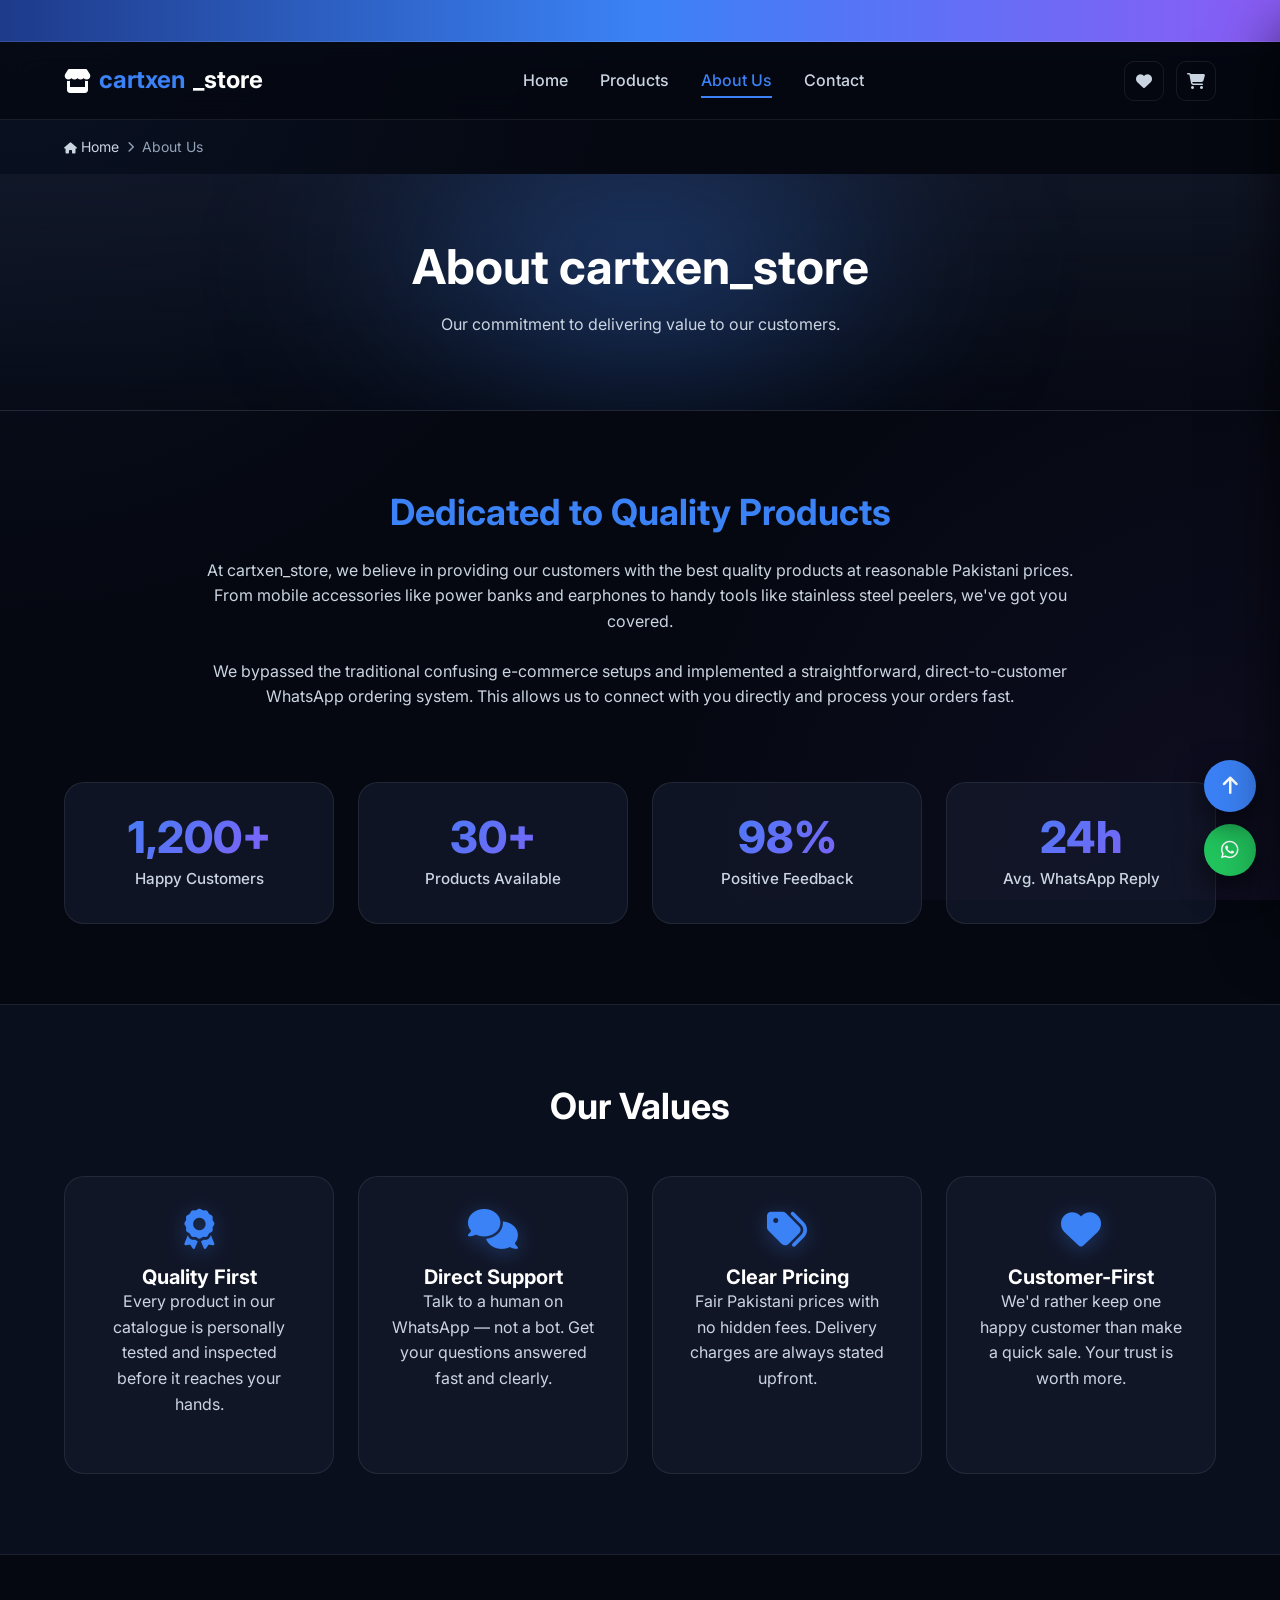
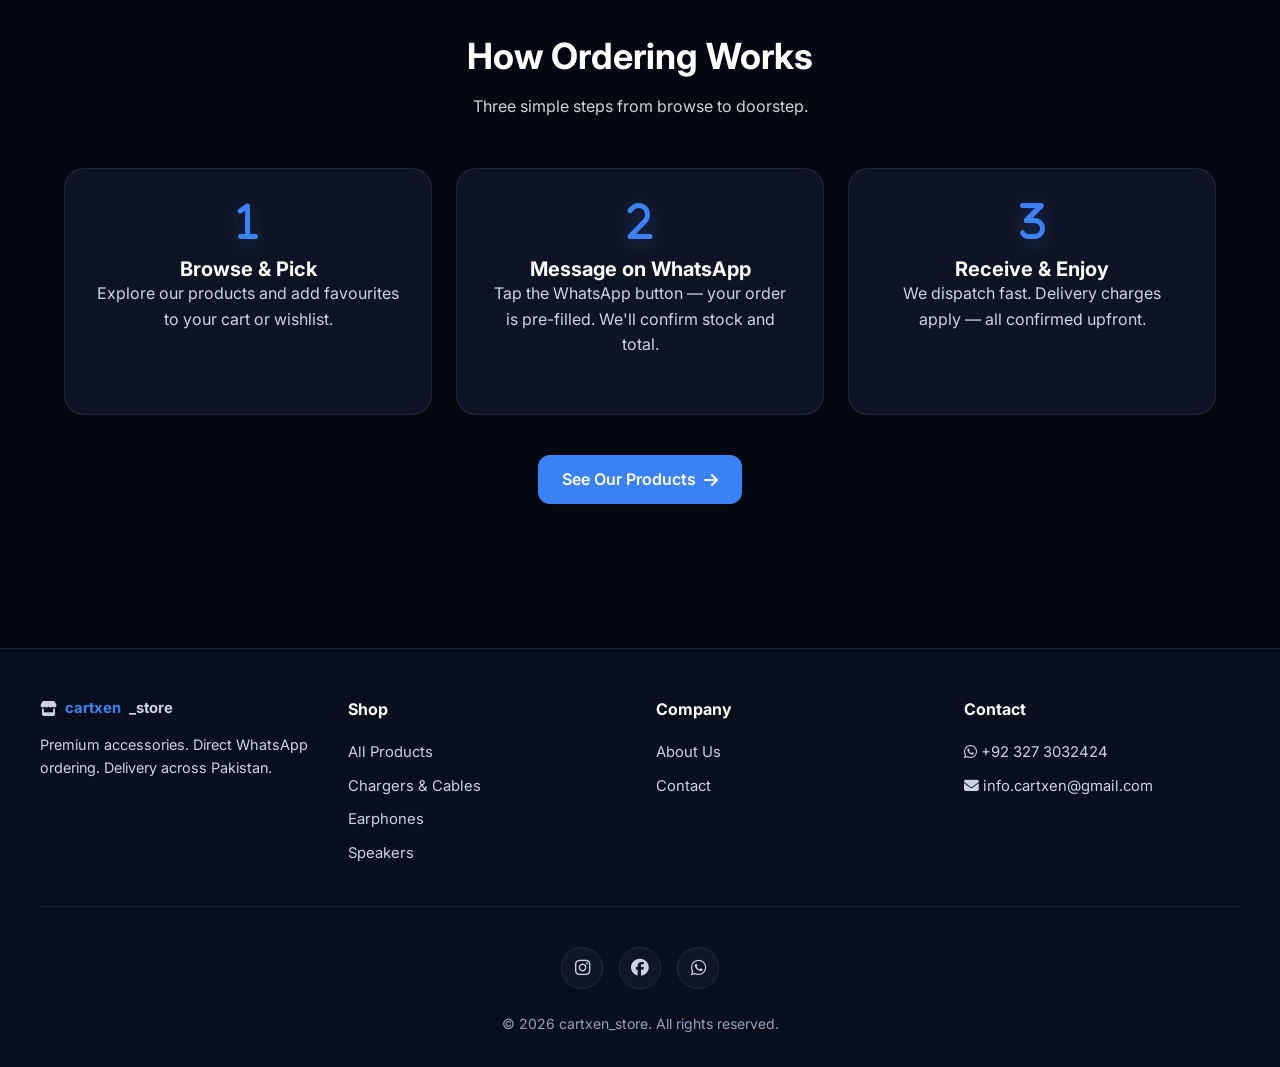
==== commit 0a23894c: "add code" ====
--- a/about.html
+++ b/about.html
@@ -17,7 +17,12 @@
 
     <!-- Announcement -->
     <div class="announcement-bar">
-        <i class="fa-solid fa-truck-fast"></i> Fast processing &amp; delivery across Pakistan — chat on WhatsApp to order
+        <div class="ticker-content">
+            <i class="fa-solid fa-truck-fast"></i> Fast processing &amp; delivery across Pakistan
+            <i class="fa-brands fa-whatsapp"></i> Chat on WhatsApp to order
+            <i class="fa-solid fa-shield-halved"></i> 100% Quality Tested Products
+            <i class="fa-solid fa-star"></i> Top Rated Accessories Store
+        </div>
     </div>
 
     <!-- Sticky Navbar -->
--- a/styles.css
+++ b/styles.css
@@ -1,28 +1,30 @@
 :root {
-  --bg-color: #0a0f1a;
-  --bg-elevated: #0f1626;
-  --card-bg: #141b2d;
-  --card-bg-hover: #1a2340;
+  --bg-color: #050811;
+  --bg-elevated: #0a0f1d;
+  --card-bg: rgba(20, 27, 45, 0.7);
+  --card-bg-hover: rgba(26, 35, 64, 0.85);
   --text-primary: #ffffff;
-  --text-secondary: #a0aec0;
-  --text-muted: #718096;
+  --text-secondary: #cbd5e1;
+  --text-muted: #94a3b8;
   --accent-blue: #3b82f6;
-  --accent-blue-hover: #2563eb;
-  --accent-glow: rgba(59, 130, 246, 0.35);
-  --whatsapp-green: #25D366;
-  --whatsapp-green-hover: #128C7E;
+  --accent-blue-hover: #60a5fa;
+  --accent-glow: rgba(59, 130, 246, 0.45);
+  --accent-purple: #8b5cf6;
+  --whatsapp-green: #22c55e;
+  --whatsapp-green-hover: #16a34a;
   --danger: #ef4444;
   --warning: #f59e0b;
   --success: #10b981;
-  --border-color: #2d3748;
-  --border-strong: #3a4a63;
-  --shadow-sm: 0 2px 8px rgba(0, 0, 0, 0.3);
-  --shadow-md: 0 10px 25px rgba(0, 0, 0, 0.5);
-  --shadow-lg: 0 20px 50px rgba(0, 0, 0, 0.6);
-  --radius-sm: 0.5rem;
-  --radius-md: 1rem;
-  --radius-lg: 1.5rem;
-  --transition: all 0.3s cubic-bezier(0.4, 0, 0.2, 1);
+  --border-color: rgba(255, 255, 255, 0.08);
+  --border-strong: rgba(255, 255, 255, 0.15);
+  --shadow-sm: 0 4px 12px rgba(0, 0, 0, 0.4);
+  --shadow-md: 0 12px 30px rgba(0, 0, 0, 0.6);
+  --shadow-lg: 0 30px 60px rgba(0, 0, 0, 0.7);
+  --radius-sm: 0.75rem;
+  --radius-md: 1.25rem;
+  --radius-lg: 2rem;
+  --transition: all 0.4s cubic-bezier(0.23, 1, 0.32, 1);
+  --glass: blur(16px);
 }
 
 * {
@@ -36,10 +38,15 @@
 
 body {
   background-color: var(--bg-color);
+  background-image: 
+    radial-gradient(circle at 0% 0%, rgba(59, 130, 246, 0.08) 0%, transparent 40%),
+    radial-gradient(circle at 100% 100%, rgba(139, 92, 246, 0.08) 0%, transparent 40%);
+  background-attachment: fixed;
   color: var(--text-primary);
   line-height: 1.6;
   min-height: 100vh;
   overflow-x: hidden;
+  -webkit-font-smoothing: antialiased;
 }
 
 a { text-decoration: none; color: inherit; }
@@ -137,39 +144,60 @@
   transform: none !important;
 }
 
-/* Announcement bar */
+/* Announcement bar ticker */
 .announcement-bar {
-  background: linear-gradient(90deg, var(--accent-blue), #8b5cf6, var(--accent-blue));
+  background: linear-gradient(90deg, #1e3a8a, #3b82f6, #8b5cf6, #3b82f6, #1e3a8a);
   background-size: 200% 100%;
-  animation: shimmer 6s linear infinite;
+  animation: shimmer 10s linear infinite;
   color: white;
-  text-align: center;
-  padding: 0.5rem 1rem;
-  font-size: 0.875rem;
-  font-weight: 500;
-}
-
-.announcement-bar i { margin-right: 0.5rem; }
+  padding: 0.65rem 0;
+  font-size: 0.8rem;
+  font-weight: 700;
+  letter-spacing: 0.05em;
+  text-transform: uppercase;
+  border-bottom: 1px solid rgba(255, 255, 255, 0.1);
+  overflow: hidden;
+  white-space: nowrap;
+  position: relative;
+}
+
+.announcement-bar .ticker-content {
+  display: inline-block;
+  padding-left: 100%;
+  animation: scrollTicker 20s linear infinite;
+}
+
+.announcement-bar i { margin: 0 1rem; color: rgba(255, 255, 255, 0.8); }
+
+@keyframes scrollTicker {
+  0% { transform: translateX(0); }
+  100% { transform: translateX(-100%); }
+}
 
 @keyframes shimmer {
   0% { background-position: 0% 0%; }
   100% { background-position: 200% 0%; }
+}
+
+@keyframes scrollText {
+  0% { transform: translateX(100%); }
+  100% { transform: translateX(-100%); }
 }
 
 /* Navbar */
 .navbar {
   position: sticky;
   top: 0;
-  background-color: rgba(10, 15, 26, 0.85);
-  backdrop-filter: blur(12px);
-  -webkit-backdrop-filter: blur(12px);
+  background-color: rgba(5, 8, 17, 0.7);
+  backdrop-filter: var(--glass);
+  -webkit-backdrop-filter: var(--glass);
   border-bottom: 1px solid var(--border-color);
   z-index: 1000;
-  padding: 1rem 0;
-  transition: padding 0.3s;
-}
-
-.navbar.scrolled { padding: 0.5rem 0; box-shadow: var(--shadow-sm); }
+  padding: 1.15rem 0;
+  transition: var(--transition);
+}
+
+.navbar.scrolled { padding: 0.65rem 0; box-shadow: var(--shadow-md); background-color: rgba(5, 8, 17, 0.85); }
 
 .nav-container {
   max-width: 1200px;
@@ -308,15 +336,20 @@
 .hero-badge {
   display: inline-flex;
   align-items: center;
-  gap: 0.5rem;
+  gap: 0.6rem;
   background: rgba(59, 130, 246, 0.1);
-  border: 1px solid rgba(59, 130, 246, 0.3);
+  backdrop-filter: blur(8px);
+  -webkit-backdrop-filter: blur(8px);
+  border: 1px solid rgba(59, 130, 246, 0.25);
   color: var(--accent-blue);
-  padding: 0.4rem 1rem;
+  padding: 0.5rem 1.25rem;
   border-radius: 999px;
-  font-size: 0.875rem;
-  font-weight: 500;
-  margin-bottom: 1.5rem;
+  font-size: 0.825rem;
+  font-weight: 700;
+  text-transform: uppercase;
+  letter-spacing: 0.05em;
+  margin-bottom: 2rem;
+  box-shadow: 0 4px 15px rgba(59, 130, 246, 0.15);
 }
 
 .hero h1 {
@@ -343,10 +376,12 @@
 
 /* Trust badges */
 .trust-bar {
-  background: var(--bg-elevated);
+  background: rgba(10, 15, 29, 0.4);
+  backdrop-filter: blur(10px);
+  -webkit-backdrop-filter: blur(10px);
   border-top: 1px solid var(--border-color);
   border-bottom: 1px solid var(--border-color);
-  padding: 1.5rem 1rem;
+  padding: 1.75rem 1rem;
 }
 
 .trust-bar-inner {
@@ -663,19 +698,23 @@
 
 .product-card {
   background-color: var(--card-bg);
+  backdrop-filter: var(--glass);
+  -webkit-backdrop-filter: var(--glass);
+  border: 1px solid var(--border-color);
   border-radius: var(--radius-md);
   overflow: hidden;
-  border: 1px solid var(--border-color);
-  transition: var(--transition);
   display: flex;
   flex-direction: column;
+  transition: var(--transition);
   position: relative;
+  box-shadow: var(--shadow-sm);
 }
 
 .product-card:hover {
-  transform: translateY(-6px);
-  box-shadow: var(--shadow-md);
+  transform: translateY(-8px) scale(1.01);
   border-color: var(--accent-blue);
+  background-color: var(--card-bg-hover);
+  box-shadow: 0 25px 50px -12px rgba(59, 130, 246, 0.4);
 }
 
 .product-image-wrap {
@@ -689,10 +728,10 @@
   height: 250px;
   object-fit: cover;
   border-bottom: 1px solid var(--border-color);
-  transition: transform 0.6s cubic-bezier(0.4, 0, 0.2, 1);
-}
-
-.product-card:hover .product-image { transform: scale(1.05); }
+  transition: transform 0.8s cubic-bezier(0.2, 0, 0.2, 1);
+}
+
+.product-card:hover .product-image { transform: scale(1.1); }
 
 .wishlist-btn {
   position: absolute;
@@ -890,13 +929,15 @@
 }
 
 .testimonial-card {
-  background: var(--card-bg);
+  background: rgba(20, 27, 45, 0.4);
+  backdrop-filter: var(--glass);
+  -webkit-backdrop-filter: var(--glass);
   border: 1px solid var(--border-color);
   border-radius: var(--radius-md);
-  padding: 2rem;
+  padding: 2.5rem;
   display: flex;
   flex-direction: column;
-  gap: 1rem;
+  gap: 1.25rem;
   transition: var(--transition);
   position: relative;
 }
@@ -1003,72 +1044,221 @@
 }
 
 .contact-info-card {
-  background-color: var(--card-bg);
+  background: rgba(20, 27, 45, 0.4);
+  backdrop-filter: blur(8px);
+  -webkit-backdrop-filter: blur(8px);
   padding: 1.75rem;
   border-radius: var(--radius-md);
-  border: 1px solid var(--border-color);
+  border: 1px solid rgba(255, 255, 255, 0.05);
   display: flex;
   align-items: flex-start;
   gap: 1.25rem;
-  margin-bottom: 1rem;
-  transition: var(--transition);
+  margin-bottom: 1.25rem;
+  transition: var(--transition);
+  box-shadow: var(--shadow-sm);
 }
 
 .contact-info-card:hover {
   border-color: var(--accent-blue);
-  transform: translateX(4px);
+  transform: translateX(6px) translateY(-2px);
+  background: rgba(20, 27, 45, 0.6);
+  box-shadow: 0 10px 20px rgba(0, 0, 0, 0.2);
 }
 
 .contact-icon {
-  font-size: 1.75rem;
+  font-size: 1.5rem;
   color: var(--accent-blue);
-  width: 50px;
-  height: 50px;
+  width: 54px;
+  height: 54px;
   display: flex;
   align-items: center;
   justify-content: center;
   background: rgba(59, 130, 246, 0.1);
-  border-radius: 12px;
+  border: 1px solid rgba(59, 130, 246, 0.2);
+  border-radius: 16px;
   flex-shrink: 0;
+  transition: var(--transition);
+}
+
+.contact-info-card:hover .contact-icon {
+  background: var(--accent-blue);
+  color: white;
+  transform: scale(1.1) rotate(-5deg);
+  box-shadow: 0 8px 16px var(--accent-glow);
 }
 
 /* Contact form */
 .contact-form-card {
-  background: var(--card-bg);
-  border: 1px solid var(--border-color);
-  border-radius: var(--radius-md);
-  padding: 2.5rem;
-}
-
-.form-group { margin-bottom: 1.25rem; }
+  background: rgba(20, 27, 45, 0.6);
+  backdrop-filter: blur(16px);
+  -webkit-backdrop-filter: blur(16px);
+  border: 1px solid rgba(255, 255, 255, 0.08);
+  border-radius: var(--radius-lg);
+  padding: 3rem;
+  box-shadow: var(--shadow-lg), inset 0 0 0 1px rgba(255, 255, 255, 0.05);
+  position: relative;
+  overflow: hidden;
+}
+
+.contact-form-card::after {
+  content: '';
+  position: absolute;
+  top: -20%;
+  right: -10%;
+  width: 300px;
+  height: 300px;
+  background: radial-gradient(circle, rgba(59, 130, 246, 0.1) 0%, transparent 70%);
+  filter: blur(40px);
+  pointer-events: none;
+  z-index: 0;
+}
+
+.form-header {
+  margin-bottom: 2.5rem;
+  position: relative;
+  z-index: 1;
+}
+
+.form-badge {
+  display: inline-block;
+  background: rgba(37, 211, 102, 0.1);
+  color: var(--whatsapp-green);
+  padding: 0.25rem 0.75rem;
+  border-radius: 999px;
+  font-size: 0.75rem;
+  font-weight: 700;
+  text-transform: uppercase;
+  letter-spacing: 0.05em;
+  margin-bottom: 1rem;
+  border: 1px solid rgba(37, 211, 102, 0.2);
+}
+
+.form-header h2 {
+  font-size: 2rem;
+  margin-bottom: 0.5rem;
+  background: linear-gradient(135deg, #fff 0%, #a0aec0 100%);
+  -webkit-background-clip: text;
+  -webkit-text-fill-color: transparent;
+  background-clip: text;
+}
+
+.form-group {
+  margin-bottom: 1.75rem;
+  position: relative;
+  z-index: 1;
+}
 
 .form-group label {
   display: block;
   color: var(--text-secondary);
-  font-size: 0.875rem;
-  font-weight: 500;
-  margin-bottom: 0.5rem;
+  font-size: 0.9rem;
+  font-weight: 600;
+  margin-bottom: 0.6rem;
+  transition: var(--transition);
+}
+
+.optional-label {
+  color: var(--text-muted);
+  font-weight: 400;
+  font-size: 0.85rem;
+}
+
+.input-group {
+  position: relative;
+  display: flex;
+  align-items: center;
+}
+
+.input-icon {
+  position: absolute;
+  left: 1.25rem;
+  color: var(--text-muted);
+  font-size: 1.1rem;
+  transition: var(--transition);
+  pointer-events: none;
 }
 
 .form-input, .form-textarea {
   width: 100%;
-  background: var(--bg-elevated);
+  background: rgba(10, 15, 26, 0.5);
   border: 1px solid var(--border-color);
   color: var(--text-primary);
-  padding: 0.85rem 1rem;
-  border-radius: var(--radius-sm);
+  padding: 1rem 1.25rem 1rem 3.25rem;
+  border-radius: var(--radius-md);
   font-size: 1rem;
   font-family: inherit;
   transition: var(--transition);
+  box-shadow: inset 0 2px 4px rgba(0, 0, 0, 0.2);
+}
+
+.form-textarea {
+  resize: vertical;
+  min-height: 140px;
+  padding-top: 1.1rem;
+}
+
+.textarea-group .input-icon {
+  top: 1.25rem;
 }
 
 .form-input:focus, .form-textarea:focus {
   outline: none;
   border-color: var(--accent-blue);
-  box-shadow: 0 0 0 3px rgba(59, 130, 246, 0.15);
-}
-
-.form-textarea { resize: vertical; min-height: 120px; }
+  background: rgba(10, 15, 26, 0.8);
+  box-shadow: 0 0 0 4px rgba(59, 130, 246, 0.1), inset 0 2px 4px rgba(0, 0, 0, 0.2);
+  transform: translateY(-1px);
+}
+
+.form-group:focus-within label {
+  color: var(--accent-blue);
+}
+
+.form-group:focus-within .input-icon {
+  color: var(--accent-blue);
+  transform: scale(1.1);
+}
+
+.form-footer {
+  margin-top: 2.5rem;
+  position: relative;
+  z-index: 1;
+}
+
+.btn-premium {
+  display: flex;
+  justify-content: space-between;
+  align-items: center;
+  padding: 1.1rem 1.75rem;
+  font-size: 1.1rem;
+  border-radius: var(--radius-md);
+  background: linear-gradient(135deg, var(--whatsapp-green), #128C7E);
+  box-shadow: 0 10px 20px rgba(37, 211, 102, 0.2);
+  border: 1px solid rgba(255, 255, 255, 0.1);
+}
+
+.btn-premium:hover {
+  transform: translateY(-3px) scale(1.02);
+  box-shadow: 0 15px 30px rgba(37, 211, 102, 0.3);
+}
+
+.btn-premium i {
+  font-size: 1.4rem;
+  margin-left: 1rem;
+}
+
+.form-hint {
+  display: flex;
+  align-items: center;
+  justify-content: center;
+  gap: 0.5rem;
+  margin-top: 1.25rem;
+  color: var(--text-muted);
+  font-size: 0.85rem;
+}
+
+.form-hint i {
+  color: var(--success);
+}
 
 /* Cart Drawer */
 .drawer-overlay {
